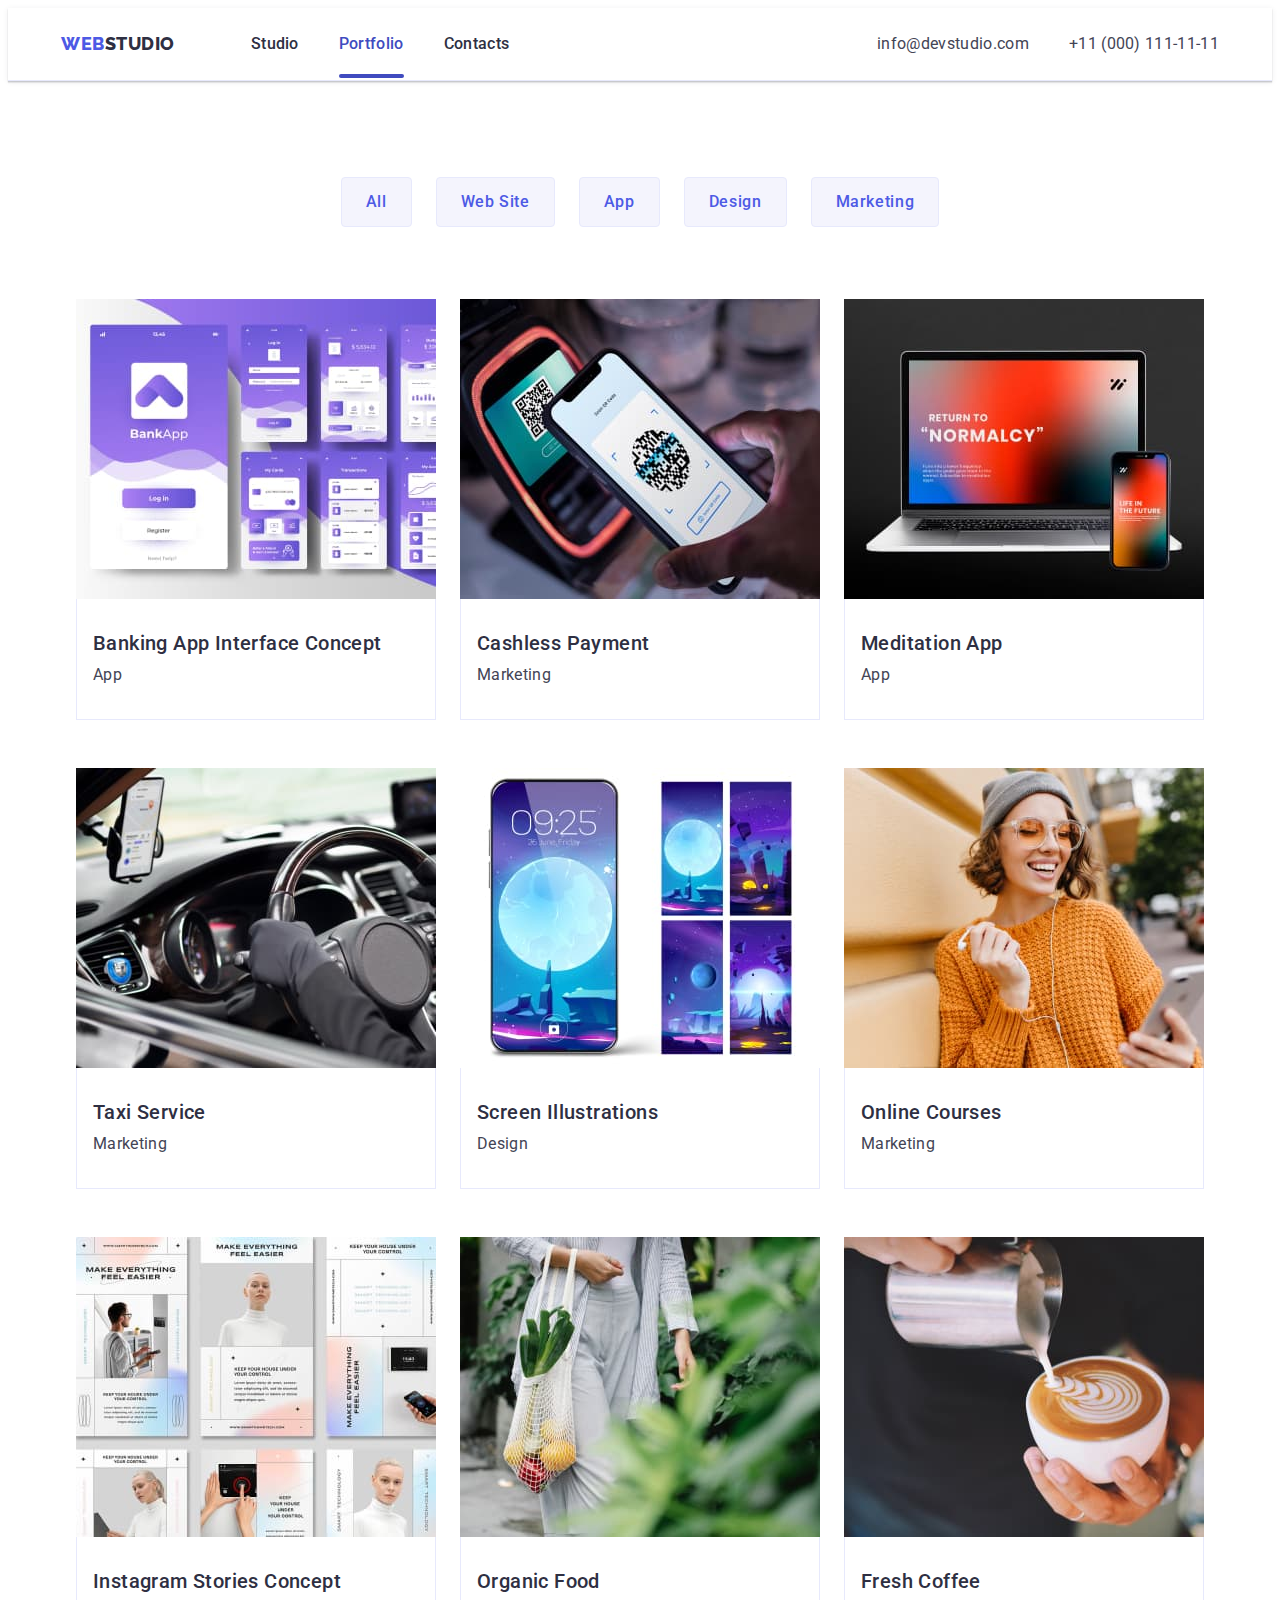
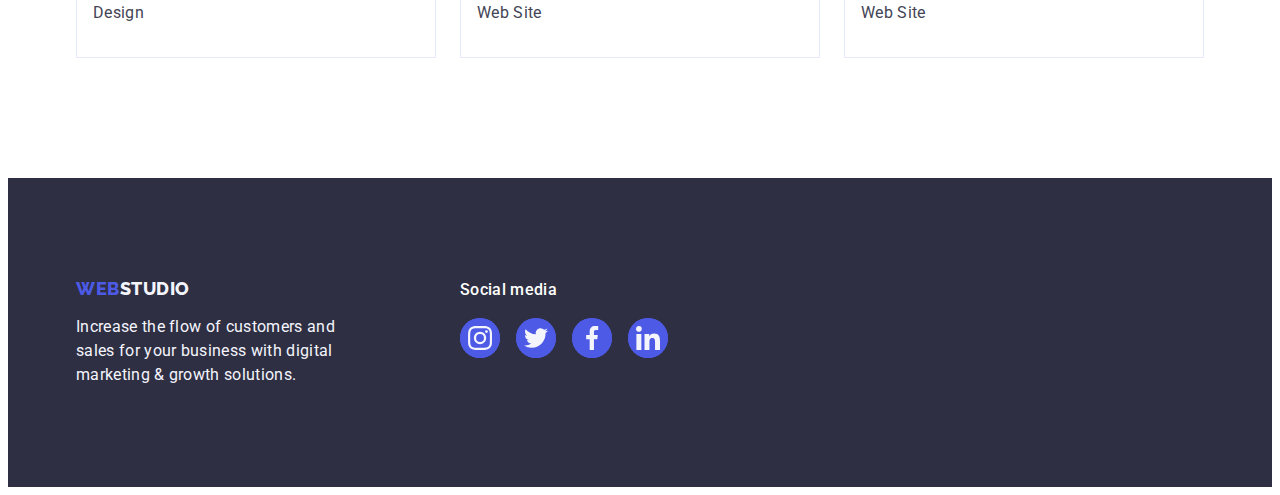
==== portfolio.html @ 03717f33 "Initial commit" ====
<!DOCTYPE html>
<html lang="en">
  <head>
    <meta charset="UTF-8" />
    <meta http-equiv="X-UA-Compatible" content="IE=edge" />
    <meta name="viewport" content="width=device-width, initial-scale=1.0" />

    <link rel="preconnect" href="https://fonts.googleapis.com" />
    <link rel="preconnect" href="https://fonts.gstatic.com" crossorigin />
    <link
      href="https://fonts.googleapis.com/css2?family=Raleway:wght@800&family=Roboto:wght@400;500;700&display=swap"
      rel="stylesheet"
    />
    <title>Portfolio</title>
    <link
      rel="stylesheet"
      href="https://cdnjs.cloudflare.com/ajax/libs/modern-normalize/2.0.0/modern-normalize.min.css"
      integrity="sha512-4xo8blKMVCiXpTaLzQSLSw3KFOVPWhm/TRtuPVc4WG6kUgjH6J03IBuG7JZPkcWMxJ5huwaBpOpnwYElP/m6wg=="
      crossorigin="anonymous"
      referrerpolicy="no-referrer"
    />
    <link rel="stylesheet" href="./css/styles.css" />
  </head>

  <body>
    <header class="header">
      <div class="container header-container">
        <nav class="header-navigation">
          <a href="#" class="header-logo"
            >Web <span class="span">Studio</span></a
          >

          <ul class="header-menu">
            <li>
              <a href="./index.html" class="header-list-title">Studio</a>
            </li>
            <li>
              <a href="./portfolio.html" class="header-list-title active"
                >Portfolio</a
              >
            </li>
            <li>
              <a href="" class="header-list-title">Contacts</a>
            </li>
          </ul>
        </nav>
        <address class="address">
          <ul class="address-list">
            <li>
              <a href="mailto:info@devstudio.com" class="address-title"
                >info@devstudio.com</a
              >
            </li>
            <li>
              <a href="tel:+110001111111" class="address-title"
                >+11 (000) 111-11-11</a
              >
            </li>
          </ul>
        </address>
      </div>
    </header>
    <main>
      <section class="portfolio">
        <div class="container portfolio-container">
          <h1 class="visually-hidden">Portfolio Title</h1>
          <ul class="btn-list">
            <li>
              <button class="portfolio-btn" type="button">All</button>
            </li>
            <li>
              <button class="portfolio-btn" type="button">Web Site</button>
            </li>
            <li>
              <button class="portfolio-btn" type="button">App</button>
            </li>
            <li>
              <button class="portfolio-btn" type="button">Design</button>
            </li>
            <li>
              <button class="portfolio-btn" type="button">Marketing</button>
            </li>
          </ul>

          <ul class="portfolio-list">
            <li class="portfolio-list-item">
              <a class="portfolio-list-link" href="#">
                <div class="portfolio-list-image">
                  <img
                    src="./images/Banking.jpg"
                    alt="Banking App"
                    width="360"
                  />
                  <p class="portfolio-list-anim">
                    14 Stylish and User-Friendly App Design Concepts · Task
                    Manager App · Calorie Tracker App · Exotic Fruit Ecommerce
                    App · Cloud Storage App
                  </p>
                </div>
                <div class="prtf-list-class">
                  <h2 class="portfolio-list-subtitle">
                    Banking App Interface Concept
                  </h2>
                  <p class="portfolio-list-text">App</p>
                </div>
              </a>
            </li>
            <li class="portfolio-list-item">
              <a class="portfolio-list-link" href="#">
                <div class="portfolio-list-image">
                  <img
                    src="./images/Cashless.jpg"
                    alt="Cashless Payment"
                    width="360"
                  />
                  <p class="portfolio-list-anim">
                    14 Stylish and User-Friendly App Design Concepts · Task
                    Manager App · Calorie Tracker App · Exotic Fruit Ecommerce
                    App · Cloud Storage App
                  </p>
                </div>

                <div class="prtf-list-class">
                  <h2 class="portfolio-list-subtitle">Cashless Payment</h2>
                  <p class="portfolio-list-text">Marketing</p>
                </div>
              </a>
            </li>
            <li class="portfolio-list-item">
              <a class="portfolio-list-link" href="#">
                <div class="portfolio-list-image">
                  <img
                    src="./images/App.jpg"
                    alt="Laptop With Phone"
                    width="360"
                  />
                  <p class="portfolio-list-anim">
                    14 Stylish and User-Friendly App Design Concepts · Task
                    Manager App · Calorie Tracker App · Exotic Fruit Ecommerce
                    App · Cloud Storage App
                  </p>
                </div>

                <div class="prtf-list-class">
                  <h2 class="portfolio-list-subtitle">Meditation App</h2>
                  <p class="portfolio-list-text">App</p>
                </div>
              </a>
            </li>
            <li class="portfolio-list-item">
              <a class="portfolio-list-link" href="#">
                <div class="portfolio-list-image">
                  <img src="./images/Taxi.jpg" alt="Taxi" width="360" />
                  <p class="portfolio-list-anim">
                    14 Stylish and User-Friendly App Design Concepts · Task
                    Manager App · Calorie Tracker App · Exotic Fruit Ecommerce
                    App · Cloud Storage App
                  </p>
                </div>
                <div class="prtf-list-class">
                  <h2 class="portfolio-list-subtitle">Taxi Service</h2>
                  <p class="portfolio-list-text">Marketing</p>
                </div>
              </a>
            </li>
            <li class="portfolio-list-item">
              <a class="portfolio-list-link" href="#">
                <div class="portfolio-list-image">
                  <img
                    src="./images/Screens.jpg"
                    alt="Screen Illustrations"
                    width="360"
                  />
                  <p class="portfolio-list-anim">
                    14 Stylish and User-Friendly App Design Concepts · Task
                    Manager App · Calorie Tracker App · Exotic Fruit Ecommerce
                    App · Cloud Storage App
                  </p>
                </div>

                <div class="prtf-list-class">
                  <h2 class="portfolio-list-subtitle">Screen Illustrations</h2>
                  <p class="portfolio-list-text">Design</p>
                </div>
              </a>
            </li>
            <li class="portfolio-list-item">
              <a class="portfolio-list-link" href="#">
                <div class="portfolio-list-image">
                  <img src="./images/Girl1.jpg" alt="Girl" width="360" />
                  <p class="portfolio-list-anim">
                    14 Stylish and User-Friendly App Design Concepts · Task
                    Manager App · Calorie Tracker App · Exotic Fruit Ecommerce
                    App · Cloud Storage App
                  </p>
                </div>

                <div class="prtf-list-class">
                  <h2 class="portfolio-list-subtitle">Online Courses</h2>
                  <p class="portfolio-list-text">Marketing</p>
                </div>
              </a>
            </li>
            <li class="portfolio-list-item">
              <a class="portfolio-list-link" href="#">
                <div class="portfolio-list-image">
                  <img
                    src="./images/Instastories.jpg"
                    alt="Screenshots"
                    width="360"
                  />
                  <p class="portfolio-list-anim">
                    14 Stylish and User-Friendly App Design Concepts · Task
                    Manager App · Calorie Tracker App · Exotic Fruit Ecommerce
                    App · Cloud Storage App
                  </p>
                </div>

                <div class="prtf-list-class">
                  <h2 class="portfolio-list-subtitle">
                    Instagram Stories Concept
                  </h2>
                  <p class="portfolio-list-text">Design</p>
                </div>
              </a>
            </li>
            <li class="portfolio-list-item">
              <a class="portfolio-list-link" href="#">
                <div class="portfolio-list-image">
                  <img
                    src="./images/Organic.jpg"
                    alt="Organic Food"
                    width="360"
                  />
                  <p class="portfolio-list-anim">
                    14 Stylish and User-Friendly App Design Concepts · Task
                    Manager App · Calorie Tracker App · Exotic Fruit Ecommerce
                    App · Cloud Storage App
                  </p>
                </div>

                <div class="prtf-list-class">
                  <h2 class="portfolio-list-subtitle">Organic Food</h2>
                  <p class="portfolio-list-text">Web Site</p>
                </div>
              </a>
            </li>
            <li class="portfolio-list-item">
              <a class="portfolio-list-link" href="#">
                <div class="portfolio-list-image">
                  <img
                    src="./images/Cofee.jpg"
                    alt="Cup Of Coffee"
                    width="360"
                  />
                  <p class="portfolio-list-anim">
                    14 Stylish and User-Friendly App Design Concepts · Task
                    Manager App · Calorie Tracker App · Exotic Fruit Ecommerce
                    App · Cloud Storage App
                  </p>
                </div>

                <div class="prtf-list-class">
                  <h2 class="portfolio-list-subtitle">Fresh Coffee</h2>
                  <p class="portfolio-list-text">Web Site</p>
                </div>
              </a>
            </li>
          </ul>
        </div>
      </section>
    </main>
    <footer class="footer">
      <div class="container footer-cont">
        <div class="footer-logo">
          <a class="footer-logo-link" href="./index.html"
            >Web<span class="footer-logo-span">Studio</span></a
          >

          <p class="footer-text">
            Increase the flow of customers and sales for your business with
            digital marketing & growth solutions.
          </p>
        </div>

        <div class="social">
          <p class="social-title">Social media</p>
          <ul class="social-list">
            <li class="social-list-item">
              <a
                href=""
                class="social-item-link"
                target="_blank"
                rel="noopener noreferrer"
              >
                <svg class="social-svg" width="24" height="24">
                  <use href="./images/icons.svg#icon-instagram-2 "></use>
                </svg>
              </a>
            </li>
            <li class="social-list-item">
              <a
                href=""
                class="social-item-link"
                target="_blank"
                rel="noopener noreferrer"
              >
                <svg class="social-svg" width="24" height="24">
                  <use href="./images/icons.svg#icon-twitter-1"></use>
                </svg>
              </a>
            </li>
            <li class="social-list-item">
              <a
                href=""
                class="social-item-link"
                target="_blank"
                rel="noopener noreferrer"
              >
                <svg class="social-svg" width="24" height="24">
                  <use href="./images/icons.svg#icon-facebook-1"></use>
                </svg>
              </a>
            </li>
            <li class="social-list-item">
              <a
                href=""
                class="social-item-link"
                target="_blank"
                rel="noopener noreferrer"
              >
                <svg class="social-svg" width="24" height="24">
                  <use href="./images/icons.svg#icon-linkedin-1"></use>
                </svg>
              </a>
            </li>
          </ul>
        </div>
      </div>
    </footer>
  </body>
</html>
---- css/styles.css ----
*,
*::before,
*::after {
  box-sizing: border-box;
}

body {
  font-family: "Roboto", sans-serif;
  color: #434455;
  background-color: var(--bg-color);
}

p,
h1,
h2,
h3,
h4,
h5,
h6 {
  margin-top: 0;
  margin-bottom: 0;
}
a {
  text-decoration: none;
}
ul {
  list-style: none;
  margin: 0;
  padding: 0;
}
img {
  display: block;
}
:root {
  --underline-color: #404bbf;
  --bg-color: #ffffff;
  --color-text-title: #2e2f42;
  --color-text-paragraph: #434455;
  --color-logo: #4d5ae5;
  --color-footer-text: #f4f4fd;
  --border-btn: #e7e9fc;
  --animation1: 250ms cubic-bezier(0.4, 0, 0.2, 1);
  --customers-color: #8e8f99;
}
.container {
  width: 100%;
  max-width: 1158px;
  padding: 0 15px;
  margin: 0 auto;
}
/**-----------------HEADER----------------*/

.header {
  padding-top: 24px;
  padding-bottom: 24px;
  border-bottom: 1px solid #e7e9fc;
  box-shadow: 0px 2px 1px rgba(46, 47, 66, 0.08),
    0px 1px 1px rgba(46, 47, 66, 0.16), 0px 1px 6px rgba(46, 47, 66, 0.08);
}
.header-container {
  box-sizing: content-box;
  display: flex;
  align-items: center;
}
.header-navigation {
  display: flex;
  align-items: center;
}
.header-menu {
  display: flex;
  gap: 40px;
  margin-left: 76px;
}
.header-logo {
  display: flex;
  font-family: "Raleway", sans-serif;
  font-weight: 800;
  font-size: 18px;
  line-height: 1.17;
  letter-spacing: 0.03em;
  text-transform: uppercase;
  color: var(--color-logo);
}

.span {
  color: var(--color-text-title);
}

.header-list-title {
  position: relative;
  font-weight: 500;
  line-height: 1.5;
  letter-spacing: 0.02em;
  color: var(--color-text-title);
  padding: 24px 0;
  transition: color var(--animation1);
}
.header-list-title:is(:hover, :focus) {
  color: var(--underline-color);
}
.active {
  color: var(--underline-color);
}

.header-list-title.active::after {
  content: "";
  width: 100%;
  height: 4px;
  color: var(--underline-color);
  background-color: var(--underline-color);
  position: absolute;
  left: 0;
  bottom: -1px;
  border-radius: 2px;
}

.address {
  display: flex;
  flex-grow: 1;
  font-style: normal;
}
.address-list {
  display: flex;
  align-items: center;
  gap: 40px;
  margin-left: auto;
}

.address-title {
  display: flex;
  align-items: center;
  font-size: 16px;
  line-height: 1.5;
  letter-spacing: 0.02em;
  color: var(--color-text-paragraph);
  transition: color var(--animation1);
}
.address-title:is(:hover, :focus) {
  color: var(--underline-color);
}
/**-----------------HERO----------------*/
.hero {
  padding: 188px 0;
  margin: 0 auto;
  max-width: 1440px;

  background-image: linear-gradient(
      to bottom,
      rgba(46, 47, 66, 0.7),
      rgba(46, 47, 66, 0.7)
    ),
    url(../images/people-office.jpg);
  background-repeat: no-repeat;
  background-position: center;
  background-size: cover;
}

.hero-container {
  display: flex;
  gap: 48px;
  flex-direction: column;
  align-items: center;
}
.hero-title {
  max-width: 496px;
  margin: 0 auto;
  height: 120px;
  margin-bottom: 48px;
  font-size: 56px;
  line-height: 1.07;
  text-align: center;
  letter-spacing: 0.02em;
  color: #ffffff;
}
.hero-btn {
  display: block;
  min-width: 169px;
  margin: 0 auto;
  height: 56px;
  border-radius: 4px;
  border: none;
  background-color: var(--color-logo);
  font-family: "Roboto", sans-serif;
  font-weight: 500;
  font-size: 16px;
  line-height: 1.5;
  letter-spacing: 0.04em;
  color: #ffffff;
  cursor: pointer;
  transition: background-color var(--animation1);
}
.hero-btn:is(:hover, :focus) {
  background-color: var(--underline-color);
}
/**-----------------SECTION QUALITIES----------------*/
.qualities {
  padding-top: 120px;
  padding-bottom: 120px;
}
.visually-hidden {
  position: absolute;
  width: 1px;
  height: 1px;
  margin: -1px;
  border: 0;
  padding: 0;
  white-space: nowrap;
  clip-path: inset(100%);
  clip: rect(0 0 0 0);
  overflow: hidden;
}

.qualities-list {
  display: flex;
  gap: 24px;
}
.qualities-item {
  width: calc((100 - 72px) / 4);
}

.qualities-frame {
  display: flex;
  align-items: center;
  justify-content: center;
  height: 112px;
  background-color: #f4f4fd;
  border-radius: 4px;
  margin-bottom: 8px;
}

.qualities-icon {
  width: 264px;
  height: 112px;
  padding: 24px 100px;
  margin-bottom: 8px;
  background-color: #f4f4fd;
}

.qualities-subtitle {
  margin-bottom: 8px;
  font-weight: 500;
  font-size: 20px;
  line-height: 1.2;
  letter-spacing: 0.02em;
  color: var(--color-text-title);
}
.qualities-paragraph {
  font-size: 16px;
  line-height: 1.5;
  letter-spacing: 0.02em;
  min-width: 264px;
  color: var(--color-text-paragraph);
}
/**-----------SECTION DOING----------------*/

.doing {
  padding-bottom: 120px;
}
.doing-list {
  list-style-type: none;
  display: flex;

  gap: 24px;
}
.doing-item {
  width: calc((100% - 48px) / 3);
}

.doing-title {
  min-width: 323px;
  margin: 0 auto;
  margin-bottom: 72px;
  font-size: 36px;
  line-height: 1.11;
  text-align: center;
  letter-spacing: 0.02em;
  text-transform: capitalize;
  color: var(--color-text-title);
}
/**-----------------SECTION TEAM----------------*/
.team {
  background-color: #f4f4fd;
  padding: 120px 0 120px;
}
.team-list {
  display: flex;
  margin-top: 72px;
  gap: 24px;
}
.team-title {
  margin-bottom: 72px;
  font-size: 36px;
  line-height: 1.11;
  text-align: center;
  letter-spacing: 0.02em;
  text-transform: capitalize;
  color: var(--color-text-title);
}
.team-item {
  width: calc((100% - 72) / 4);
  background-color: #ffffff;
  box-shadow: 0px 1px 6px rgba(46, 47, 66, 0.08),
    0px 1px 1px rgba(46, 47, 66, 0.16), 0px 2px 1px rgba(46, 47, 66, 0.08);
  border-radius: 0px 0px 4px 4px;
}
.team-cont {
  padding: 32px 0;
}
.team-subtitle {
  text-align: center;
  margin-bottom: 8px;
  font-weight: 500;
  font-size: 20px;
  line-height: 1.2;
  letter-spacing: 0.02em;
  color: var(--color-text-title);
}
.team-list-text {
  text-align: center;
  line-height: 1.5;
  letter-spacing: 0.02em;
  color: var(--color-text-paragraph);
  font-size: 16px;
  margin-bottom: 8px;
}
.team-icon-list {
  display: flex;
  gap: 24px;
  align-items: center;
  justify-content: center;
}
.team-icon-item {
  border-radius: 50%;
  width: 40px;
  height: 40px;
  transition: background-color var(--animation1);
}
.team-icon-item:is(:hover, :focus) {
  background-color: var(--color-logo);
}
.team-icon-link {
  display: flex;
  align-items: center;
  justify-content: center;
  height: 100%;
  width: 100%;
  background-color: var(--color-logo);
  border-radius: 50%;
  transition: background-color var(--animation1);
}
.team-icon-link:is(:hover, :focus) {
  background-color: var(--underline-color);
}
.team-icon-svg {
  fill: var(--color-footer-text);
}

/**---------------CUSTOMERS----------------*/
.customers {
  padding: 120px 0;
}

.customers-title {
  font-weight: 700;
  font-size: 36px;
  line-height: 1.11;
  text-align: center;
  letter-spacing: 0.02em;
  margin-bottom: 72px;
  color: var(--color-text-title);
}
.customers-list {
  display: flex;
  gap: 24px;
  align-items: center;
  justify-content: center;
}
.customers-item {
  width: calc((100% - 120px) / 6);
  height: 88px;
}
.customer-item-link {
  display: flex;
  align-items: center;
  justify-content: center;
  width: 100%;
  height: 100%;
  color: var(--customers-color);
  border: 1px solid var(--customers-color);
  border-radius: 4px;
  transition: border-color var(--animation1), color var(--animation1);
}
.customer-item-link:hover {
  border-color: var(--underline-color);
  color: var(--underline-color);
}

.customer-item-link:focus {
  border-color: var(--underline-color);
  color: var(--underline-color);
}

.customers-svg {
  fill: currentColor;
}

/**-----------------FOOTER----------------*/
.footer {
  max-width: 100%;
  padding: 100px 0;
  background-color: var(--color-text-title);
}
.footer-cont {
  display: flex;
  align-items: baseline;
}
.footer-logo {
  margin-right: 120px;
}
.footer-logo-link {
  display: inline-block;
  font-family: "Raleway", sans-serif;
  font-weight: 800;
  font-size: 18px;
  line-height: 1.17;
  letter-spacing: 0.03em;
  text-transform: uppercase;
  color: var(--color-logo);
  margin-bottom: 16px;
}
.footer-logo-span {
  color: #f4f4fd;
}
.footer-text {
  line-height: 1.5;
  color: var(--color-footer-text);
  letter-spacing: 0.02em;
  max-width: 264px;
}

.social-title {
  font-weight: 500;
  line-height: 1.5;
  letter-spacing: 0.02em;
  color: var(--bg-color);
  margin-bottom: 16px;
}

.social-list {
  display: flex;
  gap: 16px;
}
.social-list-item {
  background-color: var(--color-logo);
  border-radius: 50%;
  width: 40px;
  height: 40px;
  transition: background-color var(--animation1);
}
.social-item-link {
  display: flex;
  align-items: center;
  justify-content: center;
  background-color: var(--color-logo);
  border-radius: 50%;
  height: 100%;
  width: 100%;
  transition: background-color var(--animation1);
}
.social-item-link:hover {
  background-color: #31d0aa;
}

.social-item-link:focus {
  background-color: #31d0aa;
}
.social-svg {
  fill: #f4f4fd;
}

/**-----------------PORTFOLIO-MAIN----------------*/
.portfolio {
  padding-top: 96px;
  padding-bottom: 120px;
}
.btn-list {
  justify-content: center;

  display: flex;
  max-width: 100%;

  gap: 24px;

  box-sizing: content-box;
  margin-bottom: 72px;
}
.btn-item {
}
.portfolio-btn {
  padding: 12px 24px;
  font-family: "Roboto", sans-serif;
  font-weight: 500;
  font-size: 16px;
  line-height: 1.5;
  letter-spacing: 0.04em;
  color: var(--color-logo);
  background-color: var(--color-footer-text);
  cursor: pointer;
  border: 1px solid var(--border-btn);
  border-radius: 4px;
  transition-property: color var(--animation1),
    background-color var(--animation1), border-color var(--animation1),
    box-shadow var(--animation1);
}

.portfolio-btn:is(:hover, :focus) {
  color: #ffffff;
  background-color: var(--underline-color);
  border: 1px solid transparent;
  box-shadow: 0px 3px 1px rgba(0, 0, 0, 0.1), 0px 2px 1px rgba(0, 0, 0, 0.08),
    0px 2px 2px rgba(0, 0, 0, 0.12);
}

.portfolio-list {
  display: flex;
  flex-wrap: wrap;
  column-gap: 24px;
  row-gap: 48px;
}
.portfolio-list-item {
  width: calc((100% - 48px) / 3);
}
.portfolio-list-image {
  position: relative;
  overflow: hidden;
}
.portfolio-list-link {
  display: block;
  width: 100%;
  height: 100%;
  transition: box-shadow var(--animation1);
}
.portfolio-list-link:hover {
  box-shadow: 0px 1px 6px rgba(46, 47, 66, 0.08),
    0px 1px 1px rgba(46, 47, 66, 0.16), 0px 2px 1px rgba(46, 47, 66, 0.08);
}

.portfolio-list-link:focus {
  box-shadow: 0px 1px 6px rgba(46, 47, 66, 0.08),
    0px 1px 1px rgba(46, 47, 66, 0.16), 0px 2px 1px rgba(46, 47, 66, 0.08);
}
.portfolio-list-link:hover .portfolio-list-anim,
.portfolio-list-link:focus .portfolio-list-anim {
  transform: translateY(0);
}
.portfolio-list-anim {
  font-size: 16px;
  line-height: 1.5;
  letter-spacing: 0.02em;
  color: var(--color-footer-text);
  padding: 40px 32px;
  position: absolute;
  top: 0;
  left: 0;
  width: 100%;
  height: 100%;
  background-color: var(--color-logo);
  transform: translateY(100%);
  transition: transform var(--animation1);
}

.prtf-list-class {
  padding: 32px 16px;
  border: 1px solid #e7e9fc;
  border-top: none;
}
.portfolio-list-subtitle {
  margin-bottom: 8px;
  font-weight: 500;
  font-size: 20px;
  line-height: 1.2;
  letter-spacing: 0.02em;
  color: var(--color-text-title);
}
.portfolio-list-text {
  font-size: 16px;
  line-height: 1.5;
  letter-spacing: 0.02em;
  color: var(--color-text-paragraph);
}

/**--------------MODAL----------------*/
.backdrop {
  position: fixed;
  top: 0;
  width: 100vw;
  height: 100vh;
  z-index: 2;
  background-color: rgba(46, 47, 66, 0.4);
  transition: opacity var(--animation1), visibility var(--animation1);
}

.modal {
  position: absolute;
  top: 50%;
  left: 50%;
  transform: translate(-50%, -50%) scaleX(1);
  transition: transform var(--animation1);
  width: 408px;
  min-height: 584px;
  background-color: #fcfcfc;
  box-shadow: 0px 1px 1px rgba(0, 0, 0, 0.14), 0px 1px 3px rgba(0, 0, 0, 0.12),
    0px 2px 1px rgba(0, 0, 0, 0.2);
  border-radius: 4px;
}

.backdrop.is-hidden .modal {
  transform: translate(-50%, -50%) scaleX(0);
}

.modal-btn-close {
  position: absolute;
  top: 24px;
  right: 24px;
  display: flex;
  align-items: center;
  justify-content: center;
  cursor: pointer;
  width: 24px;
  height: 24px;
  padding: 0;
  border-radius: 50%;
  background-color: #e7e9fc;
  border: 1px solid rgba(0, 0, 0, 0.1);
  transition: background-color var(--animation1), border var(--animation1);
}

.close-icon {
  fill: #2e2f42;
  transition: fill var(--animation1);
}

.modal-btn-close:hover,
.modal-btn-close:focus {
  background-color: var(--underline-color);
  border: none;
}

.modal-btn-close:hover .close-icon,
.modal-btn-close:focus .close-icon {
  fill: #ffffff;
}

.is-hidden {
  visibility: hidden;
  opacity: 0;
  pointer-events: none;
}
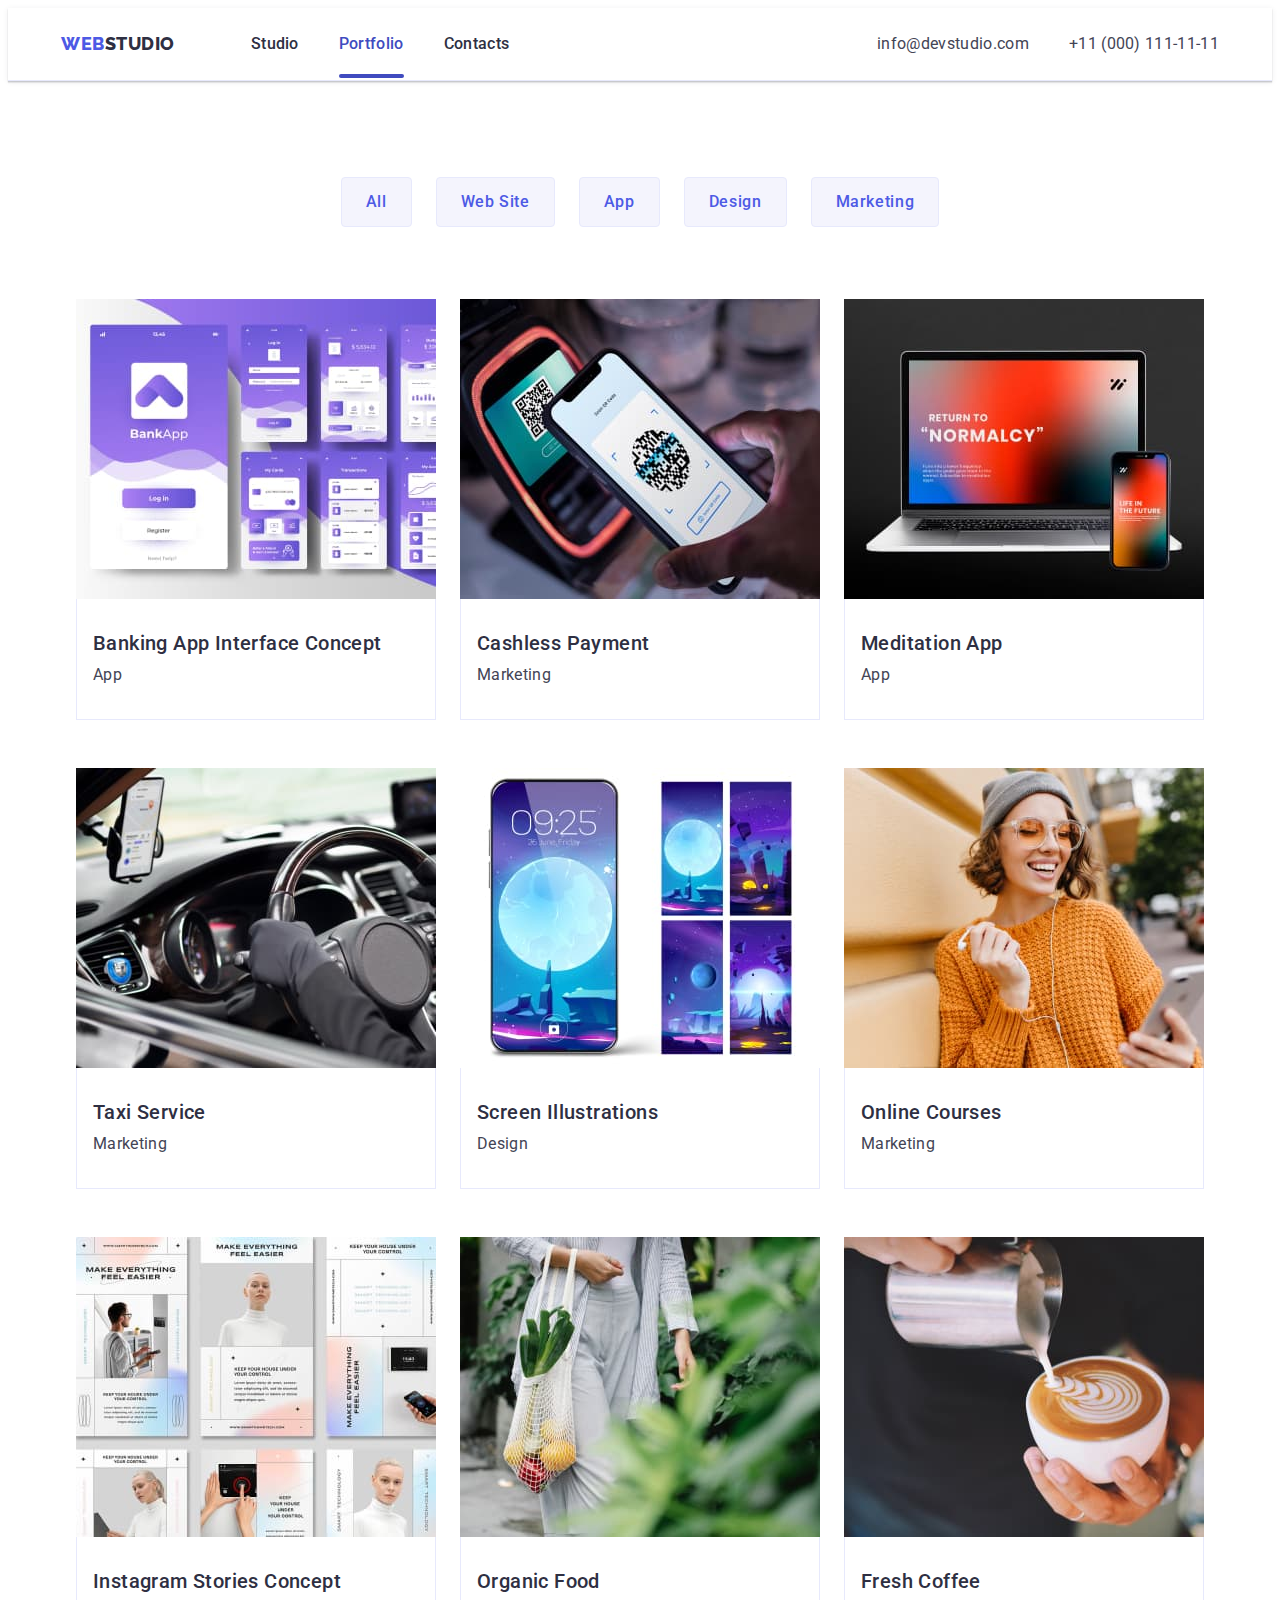
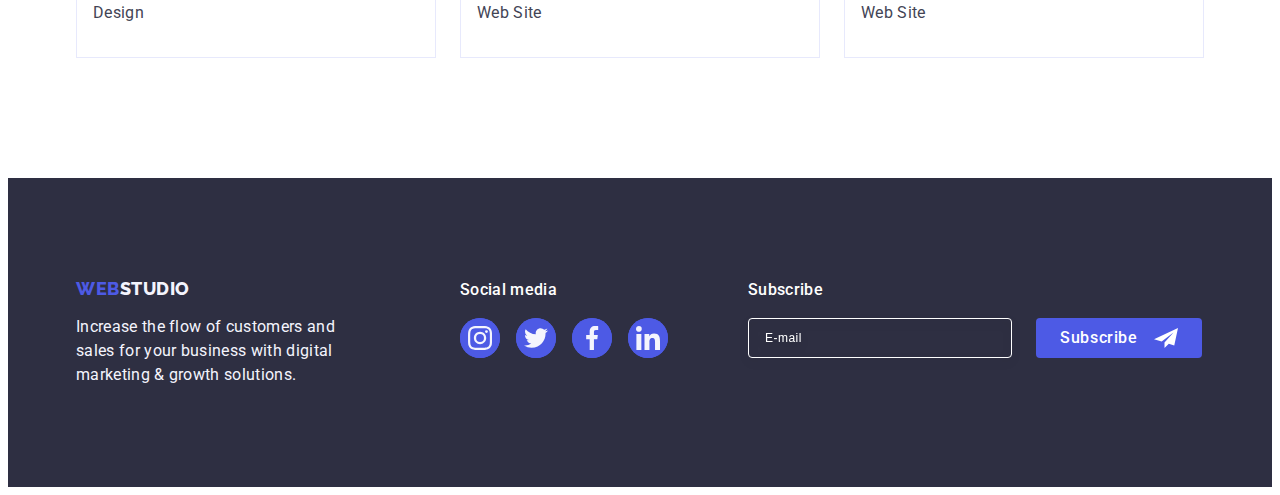
==== commit 3a56e4a2: "zzz" ====
--- a/portfolio.html
+++ b/portfolio.html
@@ -336,6 +336,27 @@
             </li>
           </ul>
         </div>
+
+        <div class="sub-container">
+          <p class="sub-text">Subscribe</p>
+          <form class="sub-form" name="subscribe" autocomplete="off" novalidate>
+            <label class="sub-label" for="subscribe-email">
+              <input
+                class="sub-input"
+                name="subscribe-input"
+                id="subscribe-email"
+                type="email"
+                placeholder="E-mail"
+              />
+            </label>
+            <button class="sub-btn" type="submit">
+              Subscribe
+              <svg class="sub-icon" width="24" height="24">
+                <use href="./images/icons.svg#icon-subscribe"></use>
+              </svg>
+            </button>
+          </form>
+        </div>
       </div>
     </footer>
   </body>
--- a/css/styles.css
+++ b/css/styles.css
@@ -478,6 +478,78 @@
   fill: #f4f4fd;
 }
 
+/**-----------------FOOTER-SUBSCRIBE----------------*/
+.sub-container {
+  display: flex;
+  flex-direction: column;
+  justify-content: center;
+  margin-left: 80px;
+}
+
+.sub-text {
+  margin-bottom: 16px;
+  font-weight: 500;
+  line-height: 1.5;
+  letter-spacing: 0.02em;
+  color: var(--bg-color);
+}
+
+.sub-form {
+  display: flex;
+  gap: 24px;
+}
+
+.sub-input {
+  width: 264px;
+  height: 40px;
+  border: 1px solid var(--bg-color);
+  background-color: transparent;
+  font-size: 12px;
+  line-height: 1.5;
+  letter-spacing: 0.04em;
+  padding-left: 16px;
+  filter: drop-shadow(0px 4px 4px rgba(0, 0, 0, 0.15));
+  border-radius: 4px;
+  color: var(--bg-color);
+}
+
+.sub-input::placeholder {
+  font-size: 12px;
+  line-height: 1.5;
+  align-items: center;
+  letter-spacing: 0.04em;
+  color: var(--bg-color);
+}
+
+.sub-btn {
+  cursor: pointer;
+  display: flex;
+  align-items: center;
+  justify-content: center;
+  align-self: flex-end;
+  min-width: 165px;
+  height: 40px;
+  padding: 8px 24px;
+  background-color: var(--color-logo);
+  font-family: inherit;
+  font-weight: 500;
+  border: none;
+  border-radius: 4px;
+  font-size: 16px;
+  line-height: 1.5;
+  letter-spacing: 0.04em;
+  color: var(--bg-color);
+  transition: background-color var(--animation1);
+}
+
+.subscribe-btn:hover {
+  background-color: var(--underline-color);
+}
+
+.sub-icon {
+  margin-left: 16px;
+  fill: var(--bg-color);
+}
 /**-----------------PORTFOLIO-MAIN----------------*/
 .portfolio {
   padding-top: 96px;
@@ -612,6 +684,8 @@
   box-shadow: 0px 1px 1px rgba(0, 0, 0, 0.14), 0px 1px 3px rgba(0, 0, 0, 0.12),
     0px 2px 1px rgba(0, 0, 0, 0.2);
   border-radius: 4px;
+  padding: 24px;
+  padding-top: 72px;
 }
 
 .backdrop.is-hidden .modal {
@@ -656,3 +730,167 @@
   opacity: 0;
   pointer-events: none;
 }
+
+.modal-title {
+  font-weight: 500;
+  font-size: 16px;
+  line-height: 1.5;
+  text-align: center;
+  letter-spacing: 0.02em;
+  color: #2e2f42;
+  margin-bottom: 16px;
+}
+.modal-form {
+}
+.modal-field {
+  margin-bottom: 8px;
+}
+.modal-label {
+  font-size: 12px;
+  line-height: 1.17;
+  letter-spacing: 0.04em;
+  color: #8e8f99;
+  display: block;
+  margin-bottom: 4px;
+}
+.input-wrap {
+  position: relative;
+}
+.modal-input {
+  width: 100%;
+  height: 40px;
+  font-family: "Roboto";
+  font-style: normal;
+  font-weight: 400;
+  font-size: 12px;
+  line-height: 1.14;
+  letter-spacing: 0.04em;
+  outline: transparent;
+  background-color: transparent;
+  transition: border-color var(--animation1);
+  border: 1px solid rgba(46, 47, 66, 0.4);
+  border-radius: 4px;
+  padding-left: 38px;
+}
+.modal-input:focus {
+  border: 1px solid var(--color-logo);
+  border-radius: 4px;
+  border-color: var(--color-logo);
+}
+
+.modal-input:focus + .modal-svg {
+  fill: var(--color-logo);
+}
+.modal-input:focus + .modal-svg {
+  fill: var(--color-logo);
+}
+.modal-svg {
+  position: absolute;
+  left: 16px;
+  top: 50%;
+  transform: translateY(-50%);
+  transition: fill var(--animation1);
+}
+.modal-input::placeholder,
+.modal-textarea::placeholder {
+  font-size: 12px;
+  line-height: 14px;
+  letter-spacing: 0.04em;
+}
+.modal-comment {
+  margin-bottom: 16px;
+}
+.modal-textarea {
+  padding: 8px 16px;
+  width: 100%;
+  height: 120px;
+  color: rgba(46, 47, 66, 0.4);
+  border: 1px solid rgba(46, 47, 66, 0.4);
+  border-radius: 4px;
+  font-family: "Roboto";
+  font-style: normal;
+  font-weight: 400;
+  font-size: 12px;
+  background-color: transparent;
+  letter-spacing: 0.04em;
+  outline: transparent;
+  transition: border-color var(--animation1);
+  resize: none;
+  line-height: 1.17;
+}
+.modal-textarea:focus {
+  border: 1px solid var(--color-logo);
+  border-radius: 4px;
+  border-color: var(--color-logo);
+}
+.modal-comment-check {
+  margin-bottom: 24px;
+}
+
+.input-check {
+}
+.input-check:checked + .check-label .check-text {
+  background-color: var(--underline-color);
+  border: none;
+  fill: var(--color-footer-text);
+}
+.visually-hidden {
+}
+.check-label {
+  font-size: 12px;
+  line-height: 1.17;
+  letter-spacing: 0.04em;
+  color: var(--customers-color);
+}
+.check-label .user-privacy {
+  line-height: 1.33;
+  text-decoration-line: underline;
+  color: var(--color-logo);
+}
+.check-text {
+  display: inline-flex;
+  align-items: center;
+  justify-content: center;
+  fill: transparent;
+  width: 16px;
+  height: 16px;
+  margin-right: 8px;
+  border: 1px solid rgba(46, 47, 66, 0.4);
+  border-radius: 2px;
+  transition: background-color var(--animation1), border var(--animation1),
+    fill var(--animation1);
+}
+.check-text a {
+  color: var(--color-logo);
+  text-decoration: underline;
+}
+
+.check-text span {
+  width: 16px;
+  height: 16px;
+  border: 1px solid var(--underline-color);
+  border-radius: 2px;
+}
+.submit-btn {
+  display: block;
+  margin-left: auto;
+  margin-right: auto;
+  min-width: 169px;
+  height: 56px;
+  font-family: "Roboto", sans-serif;
+  background-color: var(--color-logo);
+  border: none;
+  font-size: 16px;
+  font-weight: 500;
+  line-height: 1.5;
+  letter-spacing: 0.04em;
+  color: var(--bg-color);
+  cursor: pointer;
+  border-radius: 4px;
+  transition: background-color var(--animation1);
+}
+
+.submit-btn:hover,
+.submit-btn:focus {
+  background-color: var(--underline-color);
+}
